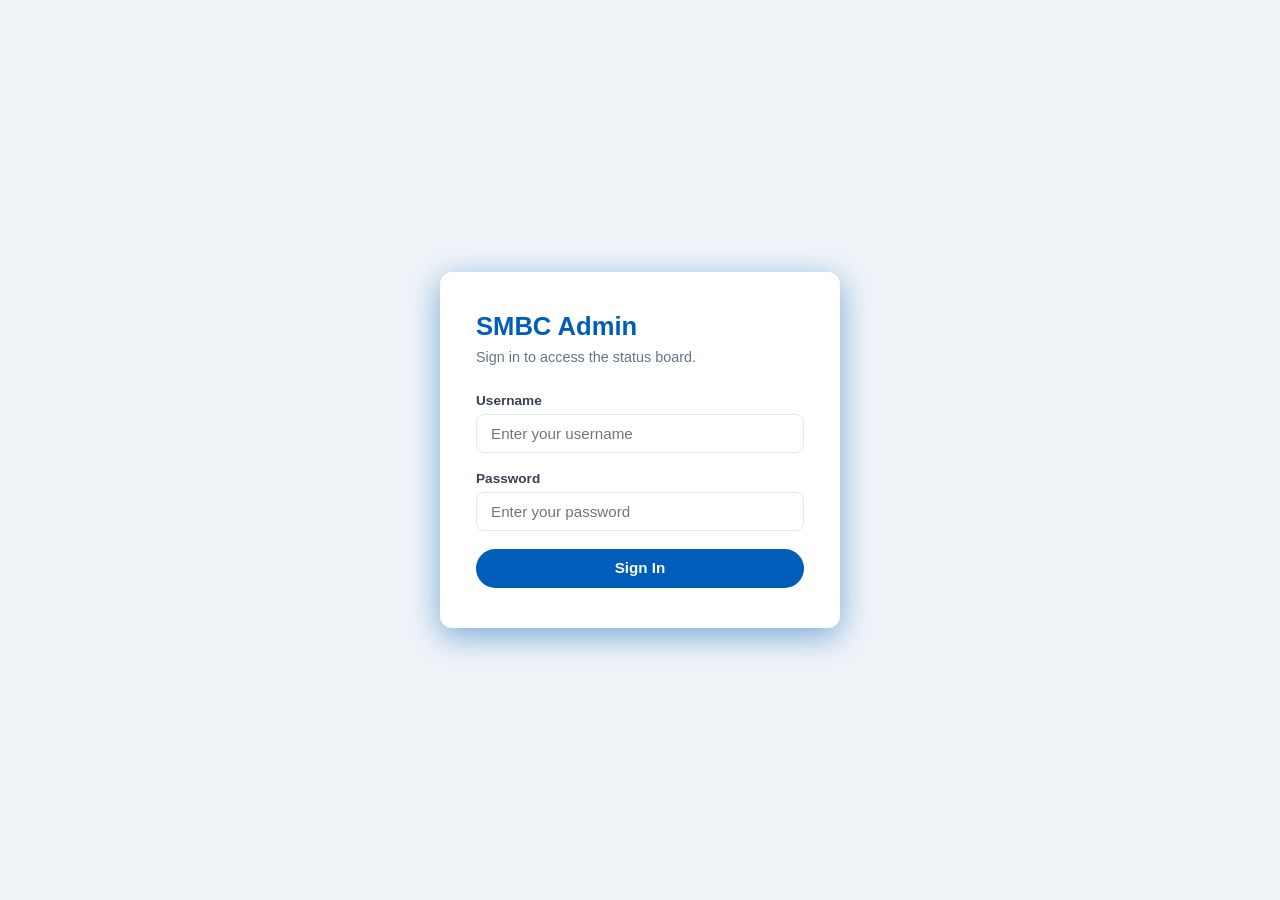
==== frontend/login.html @ 0add40cd "Initial commit — SMBC Ministry Center Full-stack church admin tool with Kanban status board, receipt" ====
<!DOCTYPE html>
<html lang="en">
<head>
  <meta charset="UTF-8">
  <meta name="viewport" content="width=device-width, initial-scale=1.0">
  <title>SMBC Admin — Login</title>
  <link rel="stylesheet" href="css/styles.css">
</head>
<body class="auth-page">
  <div class="auth-card">
    <h1>SMBC Admin</h1>
    <p>Sign in to access the status board.</p>
    <div id="alert-container"></div>
    <div class="field">
      <label for="username">Username</label>
      <input type="text" id="username" autocomplete="username" placeholder="Enter your username">
    </div>
    <div class="field">
      <label for="password">Password</label>
      <input type="password" id="password" autocomplete="current-password" placeholder="Enter your password">
    </div>
    <button class="btn btn-primary btn-full" id="login-btn">Sign In</button>
  </div>

  <script src="js/config.js"></script>
  <script src="js/api.js"></script>
  <script src="js/auth.js"></script>
  <script>
    if (getToken()) window.location.href = _page('dashboard');

    const alertContainer = document.getElementById('alert-container');
    const loginBtn = document.getElementById('login-btn');

    function showError(msg) {
      alertContainer.innerHTML = `<div class="alert alert-error">${msg}</div>`;
    }

    async function doLogin() {
      const username = document.getElementById('username').value.trim();
      const password = document.getElementById('password').value;
      if (!username || !password) { showError('Please enter your username and password.'); return; }

      loginBtn.disabled = true;
      loginBtn.textContent = 'Signing in…';

      try {
        const data = await Auth.login(username, password);
        saveSession(data);
        window.location.href = _page('dashboard');
      } catch (e) {
        showError(e.message);
        loginBtn.disabled = false;
        loginBtn.textContent = 'Sign In';
      }
    }

    loginBtn.addEventListener('click', doLogin);
    document.addEventListener('keydown', (e) => { if (e.key === 'Enter') doLogin(); });
  </script>
</body>
</html>
---- frontend/css/styles.css ----
:root {
  --primary: #005DBA;
  --primary-shadow: rgba(0, 93, 186, 0.5);
  --secondary: #364153;
  --bg: #f0f4f9;
  --card-bg: #ffffff;
  --border: #e2e8f0;
  --text: #1a202c;
  --text-muted: #64748b;
  --urgency-low: #d1fae5;
  --urgency-low-text: #065f46;
  --urgency-medium: #fef9c3;
  --urgency-medium-text: #854d0e;
  --urgency-urgent: #fee2e2;
  --urgency-urgent-text: #991b1b;
  --radius: 12px;
  --radius-sm: 8px;
}

* { box-sizing: border-box; margin: 0; padding: 0; }

body {
  font-family: -apple-system, BlinkMacSystemFont, 'Segoe UI', sans-serif;
  background: var(--bg);
  color: var(--text);
  min-height: 100vh;
}

/* ── Auth pages ── */
.auth-page {
  display: flex;
  align-items: center;
  justify-content: center;
  min-height: 100vh;
  background: var(--bg);
}

.auth-card {
  background: var(--card-bg);
  border-radius: var(--radius);
  box-shadow: 0 8px 32px var(--primary-shadow);
  padding: 40px 36px;
  width: 100%;
  max-width: 400px;
}

.auth-card h1 {
  color: var(--primary);
  font-size: 1.6rem;
  margin-bottom: 8px;
}

.auth-card p {
  color: var(--text-muted);
  margin-bottom: 28px;
  font-size: 0.9rem;
}

/* ── Form elements ── */
.field { margin-bottom: 18px; }

.field label {
  display: block;
  font-size: 0.85rem;
  font-weight: 600;
  color: var(--secondary);
  margin-bottom: 6px;
}

.field input,
.field select,
.field textarea {
  width: 100% !important;
  padding: 10px 14px !important;
  border: 1.5px solid var(--border) !important;
  border-radius: var(--radius-sm) !important;
  font-size: 0.95rem !important;
  color: var(--text) !important;
  background: #fff !important;
  transition: border-color 0.15s;
  font-family: inherit !important;
  box-shadow: none !important;
  outline: none !important;
}

.field input:focus,
.field select:focus,
.field textarea:focus {
  outline: none !important;
  border-color: var(--primary) !important;
  box-shadow: none !important;
}

.field textarea { resize: vertical; min-height: 100px; }

/* ── Buttons ── */
.btn {
  display: inline-flex !important;
  align-items: center;
  justify-content: center;
  gap: 6px;
  padding: 10px 22px !important;
  border-radius: 999px !important;
  border: none !important;
  font-size: 0.95rem !important;
  font-weight: 600 !important;
  cursor: pointer;
  transition: opacity 0.15s, transform 0.1s;
  box-shadow: none !important;
  text-decoration: none !important;
  line-height: 1.2 !important;
}
.btn:active { transform: scale(0.97); }

.btn-primary { background: var(--primary) !important; color: #fff !important; }
.btn-primary:hover { opacity: 0.88; background: var(--primary) !important; color: #fff !important; }

.btn-danger { background: transparent !important; color: #dc2626 !important; font-size: 0.95rem !important; padding: 10px 16px !important; }
.btn-danger:hover { text-decoration: underline !important; }

.btn-sm { padding: 6px 14px !important; font-size: 0.8rem !important; }

.btn-full { width: 100% !important; }

/* ── Dashboard layout ── */
.dashboard { max-width: 1200px; margin: 0 auto; padding: 28px 20px; }

.dashboard-header {
  display: flex;
  align-items: center;
  justify-content: space-between;
  margin-bottom: 24px;
}

.dashboard-header h1 { font-size: 1.4rem; color: var(--secondary); }

/* ── Stat cards ── */
.stat-grid {
  display: grid;
  grid-template-columns: repeat(auto-fit, minmax(180px, 1fr));
  gap: 16px;
  margin-bottom: 28px;
}

.stat-card {
  background: var(--card-bg);
  border-radius: var(--radius);
  box-shadow: 0 4px 16px var(--primary-shadow);
  padding: 20px;
  display: flex;
  align-items: center;
  gap: 16px;
}

.stat-icon {
  width: 52px;
  height: 52px;
  border-radius: 50%;
  background: var(--primary);
  display: flex;
  align-items: center;
  justify-content: center;
  flex-shrink: 0;
}

.stat-icon svg { color: #fff; width: 24px; height: 24px; }

.stat-info { flex: 1; }

.stat-count {
  font-size: 1.8rem;
  font-weight: 700;
  color: var(--text);
  line-height: 1;
}

.stat-label {
  font-size: 0.8rem;
  color: var(--text-muted);
  margin-top: 2px;
}

/* ── Section cards ── */
.section-card {
  background: var(--card-bg);
  border-radius: var(--radius);
  box-shadow: 0 4px 24px var(--primary-shadow);
  padding: 24px;
  margin-bottom: 24px;
}

.section-card h2 {
  font-size: 1.3rem;
  color: var(--text);
  margin-bottom: 20px;
}

/* ── Kanban board ── */
.kanban-board {
  display: grid;
  grid-template-columns: repeat(3, 1fr);
  gap: 16px;
}

.kanban-col {
  border: 1.5px solid var(--border);
  border-radius: var(--radius);
  padding: 16px;
  min-height: 240px;
  background: #f8fafc;
}

.kanban-col-header {
  display: flex;
  align-items: center;
  justify-content: space-between;
  margin-bottom: 16px;
}

.kanban-col-title {
  font-size: 1rem;
  font-weight: 700;
  color: var(--text);
}

.kanban-badge {
  background: var(--primary);
  color: #fff;
  border-radius: 50%;
  width: 26px;
  height: 26px;
  font-size: 0.8rem;
  font-weight: 700;
  display: flex;
  align-items: center;
  justify-content: center;
}

.kanban-items { display: flex; flex-direction: column; gap: 0; }

/* ── Item card ── */
.item-card {
  padding: 12px 0;
  border-bottom: 1px solid var(--border);
  cursor: grab;
}
.item-card:last-child { border-bottom: none; }
.item-card:active { cursor: grabbing; }
.item-card.dragging { opacity: 0.4; }

.item-card-header {
  display: flex;
  align-items: center;
  justify-content: space-between;
  margin-bottom: 4px;
}

.item-name {
  font-weight: 700;
  font-size: 0.95rem;
  color: var(--text);
  cursor: pointer;
}
.item-name:hover { color: var(--primary); }

.item-meta {
  font-size: 0.78rem;
  color: var(--text-muted);
  margin-top: 2px;
}

.drop-zone {
  min-height: 40px;
  border-radius: var(--radius-sm);
  transition: background 0.15s;
}
.drop-zone.drag-over { background: rgba(0, 93, 186, 0.06); }

/* ── Urgency badges ── */
.urgency-badge {
  display: inline-block;
  padding: 2px 12px;
  border-radius: 999px;
  font-size: 0.75rem;
  font-weight: 600;
}
.urgency-low    { background: var(--urgency-low);    color: var(--urgency-low-text); }
.urgency-medium { background: var(--urgency-medium); color: var(--urgency-medium-text); }
.urgency-urgent { background: var(--urgency-urgent); color: var(--urgency-urgent-text); }

/* ── View more ── */
.view-more {
  display: block;
  text-align: center;
  margin-top: 14px;
  color: var(--primary);
  font-size: 0.9rem;
  font-weight: 600;
  cursor: pointer;
  text-decoration: none;
}
.view-more:hover { text-decoration: underline; }

/* ── Receipts table ── */
.receipts-table { width: 100%; border-collapse: collapse; }

/* Reset any theme-injected borders */
.receipts-table th,
.receipts-table td { border: none !important; }

.receipts-table th {
  text-align: left;
  font-size: 0.85rem;
  font-weight: 700;
  color: var(--text);
  padding: 0 0 12px;
}

.receipts-table td {
  padding: 14px 0;
  font-size: 0.9rem;
  color: var(--text);
  vertical-align: top;
}

.receipts-table tr + tr td { border-top: 1px solid var(--border) !important; }

/* Hide header row when table is empty */
.receipts-table:has(tbody:empty) thead { display: none; }

.receipt-view-link {
  color: var(--primary);
  font-weight: 600;
  cursor: pointer;
  background: none;
  border: none;
  font-size: 0.9rem;
  padding: 0;
}
.receipt-view-link:hover { text-decoration: underline; }

/* ── Modal ── */
.modal-overlay {
  position: fixed;
  inset: 0;
  background: rgba(0, 0, 0, 0.45);
  display: flex;
  align-items: center;
  justify-content: center;
  z-index: 1000;
  padding: 20px;
}

.modal {
  background: #fff;
  border-radius: var(--radius);
  width: 100%;
  max-width: 560px;
  max-height: 90vh;
  overflow-y: auto;
  padding: 32px;
  position: relative;
}

.modal-header {
  display: flex;
  align-items: center;
  justify-content: space-between;
  margin-bottom: 28px;
}

.modal-header h2 { font-size: 1.5rem; font-weight: 800; }

.modal-close {
  background: none !important;
  border: none !important;
  cursor: pointer;
  color: var(--text) !important;
  line-height: 0;
  padding: 4px;
  border-radius: 0 !important;
  width: auto !important;
  height: auto !important;
  display: flex !important;
  align-items: center;
  justify-content: center;
  box-shadow: none !important;
}
.modal-close:hover {
  color: var(--primary) !important;
  background: none !important;
  opacity: 1 !important;
}
.modal-close svg { display: block; }

.modal-actions {
  display: flex;
  align-items: center;
  justify-content: flex-end;
  gap: 12px;
  margin-top: 24px;
}

.receipt-image-box {
  border: 1.5px solid var(--primary);
  border-radius: var(--radius);
  min-height: 360px;
  display: flex;
  align-items: center;
  justify-content: center;
  overflow: hidden;
}

.receipt-image-box img {
  width: 100%;
  height: auto;
  display: block;
}

.receipt-image-box iframe {
  width: 100%;
  height: 500px;
  border: none;
}

/* ── Error / success ── */
.alert {
  padding: 10px 14px;
  border-radius: var(--radius-sm);
  font-size: 0.88rem;
  margin-bottom: 16px;
}
.alert-error   { background: #fee2e2; color: #991b1b; }
.alert-success { background: #d1fae5; color: #065f46; }

/* ── Nav ── */
.nav {
  background: var(--primary);
  padding: 14px 24px;
  display: flex;
  align-items: center;
  justify-content: space-between;
  box-shadow: 0 2px 8px var(--primary-shadow);
}

.nav-brand {
  color: #fff !important;
  font-weight: 800;
  font-size: 1.1rem;
  text-decoration: none !important;
}
.nav-brand:hover { color: rgba(255,255,255,0.8) !important; }

.nav-user {
  display: flex;
  align-items: center;
  gap: 14px;
  color: rgba(255,255,255,0.85);
  font-size: 0.88rem;
}

.nav-user button {
  background: rgba(255,255,255,0.15);
  border: 1px solid rgba(255,255,255,0.3);
  color: #fff;
  padding: 6px 14px;
  border-radius: 999px;
  cursor: pointer;
  font-size: 0.82rem;
  font-weight: 600;
}
.nav-user button:hover { background: rgba(255,255,255,0.25); }

/* ── Benevolence form ── */
.modal-wide { max-width: 700px; }

.benev-notice {
  font-size: 0.85rem;
  color: var(--text-muted);
  background: #f0f4f9;
  border-left: 3px solid var(--primary);
  padding: 12px 14px;
  border-radius: 0 var(--radius-sm) var(--radius-sm) 0;
  margin-bottom: 20px;
  line-height: 1.5;
}

.benev-section {
  background: #f8fafc;
  border: 1.5px solid var(--border);
  border-radius: var(--radius-sm);
  padding: 16px;
  margin: 20px 0;
}

.benev-committee-section {
  background: #fff8f0;
  border: 1.5px solid #f59e0b;
  border-radius: var(--radius-sm);
  padding: 16px;
  margin: 20px 0;
}

.benev-committee-header {
  font-weight: 700;
  font-size: 0.95rem;
  color: #92400e;
  margin-bottom: 14px;
  letter-spacing: 0.03em;
}

.benev-radio-label {
  display: flex;
  align-items: center;
  gap: 8px;
  font-size: 0.9rem;
  font-weight: 400;
  cursor: pointer;
  color: var(--text);
}

.benev-radio-label input[type="radio"] { width: 16px; height: 16px; cursor: pointer; }

.benev-guidelines {
  background: #f8fafc;
  border: 1.5px solid var(--border);
  border-radius: var(--radius-sm);
  padding: 16px;
  margin-top: 20px;
  font-size: 0.8rem;
  color: var(--text-muted);
  line-height: 1.6;
}

.benev-guidelines p { margin-bottom: 8px; }
.benev-guidelines p:last-child { margin-bottom: 0; }

.hidden { display: none !important; }

@media (max-width: 768px) {
  .kanban-board { grid-template-columns: 1fr; }
  .stat-grid { grid-template-columns: repeat(2, 1fr); }

  /* Receipts table: hide Date, Ministry, Description, Amount — keep Submitted By + View */
  .receipts-table th:nth-child(1),
  .receipts-table td:nth-child(1),
  .receipts-table th:nth-child(2),
  .receipts-table td:nth-child(2),
  .receipts-table th:nth-child(3),
  .receipts-table td:nth-child(3),
  .receipts-table th:nth-child(4),
  .receipts-table td:nth-child(4) {
    display: none;
  }
}
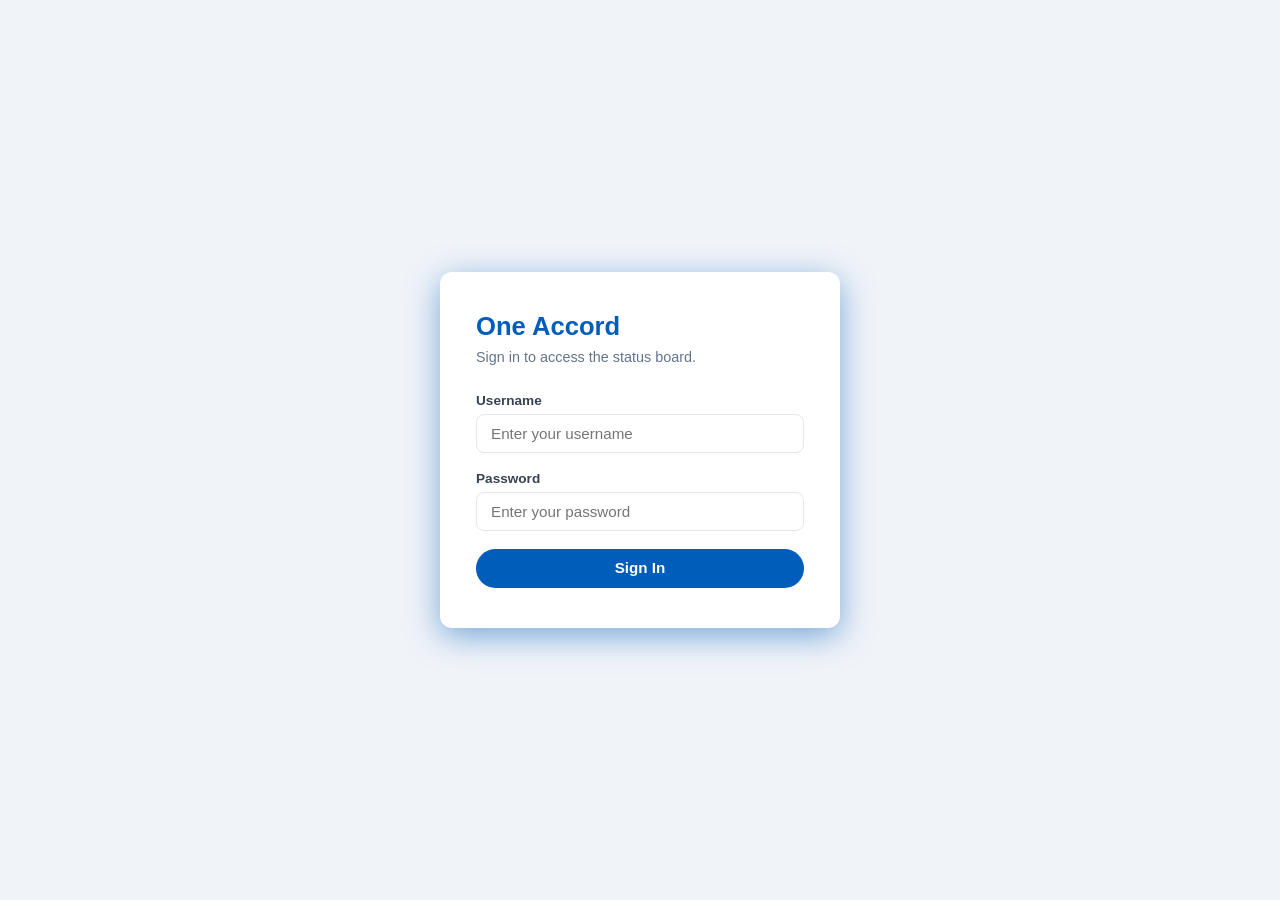
==== commit 5a566e53: "Rename SMBC Admin / SMBC Ministry Center to One Accord Updated all display-facing text across HTML, " ====
--- a/frontend/login.html
+++ b/frontend/login.html
@@ -3,12 +3,12 @@
 <head>
   <meta charset="UTF-8">
   <meta name="viewport" content="width=device-width, initial-scale=1.0">
-  <title>SMBC Admin — Login</title>
+  <title>One Accord — Login</title>
   <link rel="stylesheet" href="css/styles.css">
 </head>
 <body class="auth-page">
   <div class="auth-card">
-    <h1>SMBC Admin</h1>
+    <h1>One Accord</h1>
     <p>Sign in to access the status board.</p>
     <div id="alert-container"></div>
     <div class="field">
--- a/frontend/css/styles.css
+++ b/frontend/css/styles.css
@@ -332,12 +332,60 @@
   color: var(--primary);
   font-weight: 600;
   cursor: pointer;
-  background: none;
-  border: none;
-  font-size: 0.9rem;
-  padding: 0;
-}
-.receipt-view-link:hover { text-decoration: underline; }
+  background: none !important;
+  border: none !important;
+  font-size: 0.9rem !important;
+  padding: 0 !important;
+  box-shadow: none !important;
+}
+.receipt-view-link:hover { text-decoration: underline; color: var(--primary) !important; }
+
+.receipt-done-btn {
+  color: #065f46;
+  font-weight: 600;
+  cursor: pointer;
+  background: #d1fae5 !important;
+  border: none !important;
+  font-size: 0.82rem !important;
+  padding: 3px 10px !important;
+  border-radius: 999px !important;
+  box-shadow: none !important;
+  white-space: nowrap;
+}
+.receipt-done-btn:hover { background: #a7f3d0 !important; }
+
+.receipt-delete-btn {
+  color: #fff;
+  font-weight: 600;
+  cursor: pointer;
+  background: #ef4444 !important;
+  border: none !important;
+  font-size: 0.82rem !important;
+  padding: 3px 10px !important;
+  border-radius: 999px !important;
+  box-shadow: none !important;
+  white-space: nowrap;
+}
+.receipt-delete-btn:hover { background: #dc2626 !important; }
+
+/* ── Done receipts sub-section ── */
+.receipts-done-header {
+  display: flex;
+  align-items: center;
+  gap: 10px;
+  margin: 28px 0 14px;
+  color: var(--text-muted);
+  font-size: 0.88rem;
+  font-weight: 700;
+  text-transform: uppercase;
+  letter-spacing: 0.05em;
+}
+.receipts-done-header::before,
+.receipts-done-header::after {
+  content: '';
+  flex: 1;
+  border-top: 1px solid var(--border);
+}
 
 /* ── Modal ── */
 .modal-overlay {
@@ -537,9 +585,104 @@
 
 .hidden { display: none !important; }
 
+/* ── Two-column form row ── */
+.form-row {
+  display: grid;
+  grid-template-columns: 1fr 1fr;
+  gap: 0 16px;
+}
+
+/* ── Checkbox rows — CSS Grid placement wins even if Astra overrides child display ── */
+.check-wrap {
+  display: grid !important;
+  grid-template-columns: 16px 1fr !important;
+  grid-template-rows: auto !important;
+  align-items: center !important;
+  column-gap: 9px !important;
+  cursor: pointer;
+  margin: 0 !important;
+  padding: 0 !important;
+}
+.check-wrap input[type="checkbox"],
+.check-wrap input[type="radio"] {
+  grid-column: 1 !important;
+  grid-row: 1 !important;
+  width: 16px !important;
+  height: 16px !important;
+  float: none !important;
+  margin: 0 !important;
+  padding: 0 !important;
+  justify-self: center !important;
+  align-self: center !important;
+}
+.check-wrap label {
+  grid-column: 2 !important;
+  grid-row: 1 !important;
+  float: none !important;
+  margin: 0 !important;
+  padding: 0 !important;
+  font-weight: 400 !important;
+  font-size: 0.92rem !important;
+  cursor: pointer !important;
+  color: var(--text) !important;
+  line-height: 1.4 !important;
+  width: auto !important;
+}
+
+/* ── Submit form spacing ── */
+.submit-form-section { padding-top: 8px; }
+.submit-form-section .field { margin-bottom: 22px; }
+.submit-divider {
+  border: none;
+  border-top: 1.5px solid var(--border);
+  margin: 28px 0;
+}
+
+/* ── Toast notifications ── */
+.toast {
+  position: fixed;
+  bottom: 28px;
+  right: 28px;
+  padding: 14px 22px;
+  border-radius: var(--radius-sm);
+  color: #fff;
+  font-size: 0.92rem;
+  font-weight: 600;
+  box-shadow: 0 6px 24px rgba(0,0,0,0.22);
+  z-index: 99999;
+  max-width: 380px;
+  animation: toastIn 0.22s ease;
+  line-height: 1.4;
+}
+.toast-success { background: #065f46; }
+.toast-error   { background: #991b1b; }
+.toast-out     { animation: toastOut 0.22s ease forwards; }
+
+@keyframes toastIn {
+  from { transform: translateY(16px); opacity: 0; }
+  to   { transform: translateY(0);    opacity: 1; }
+}
+@keyframes toastOut {
+  from { transform: translateY(0);    opacity: 1; }
+  to   { transform: translateY(16px); opacity: 0; }
+}
+
+/* ── Submit page notice ── */
+.submit-notice {
+  background: #f0f4f9;
+  border-left: 3px solid var(--primary);
+  border-radius: 0 var(--radius-sm) var(--radius-sm) 0;
+  padding: 12px 16px;
+  font-size: 0.85rem;
+  color: var(--text-muted);
+  line-height: 1.5;
+  margin-bottom: 28px;
+}
+
 @media (max-width: 768px) {
   .kanban-board { grid-template-columns: 1fr; }
   .stat-grid { grid-template-columns: repeat(2, 1fr); }
+  .form-row { grid-template-columns: 1fr; }
 
   /* Receipts table: hide Date, Ministry, Description, Amount — keep Submitted By + View */
   .receipts-table th:nth-child(1),
